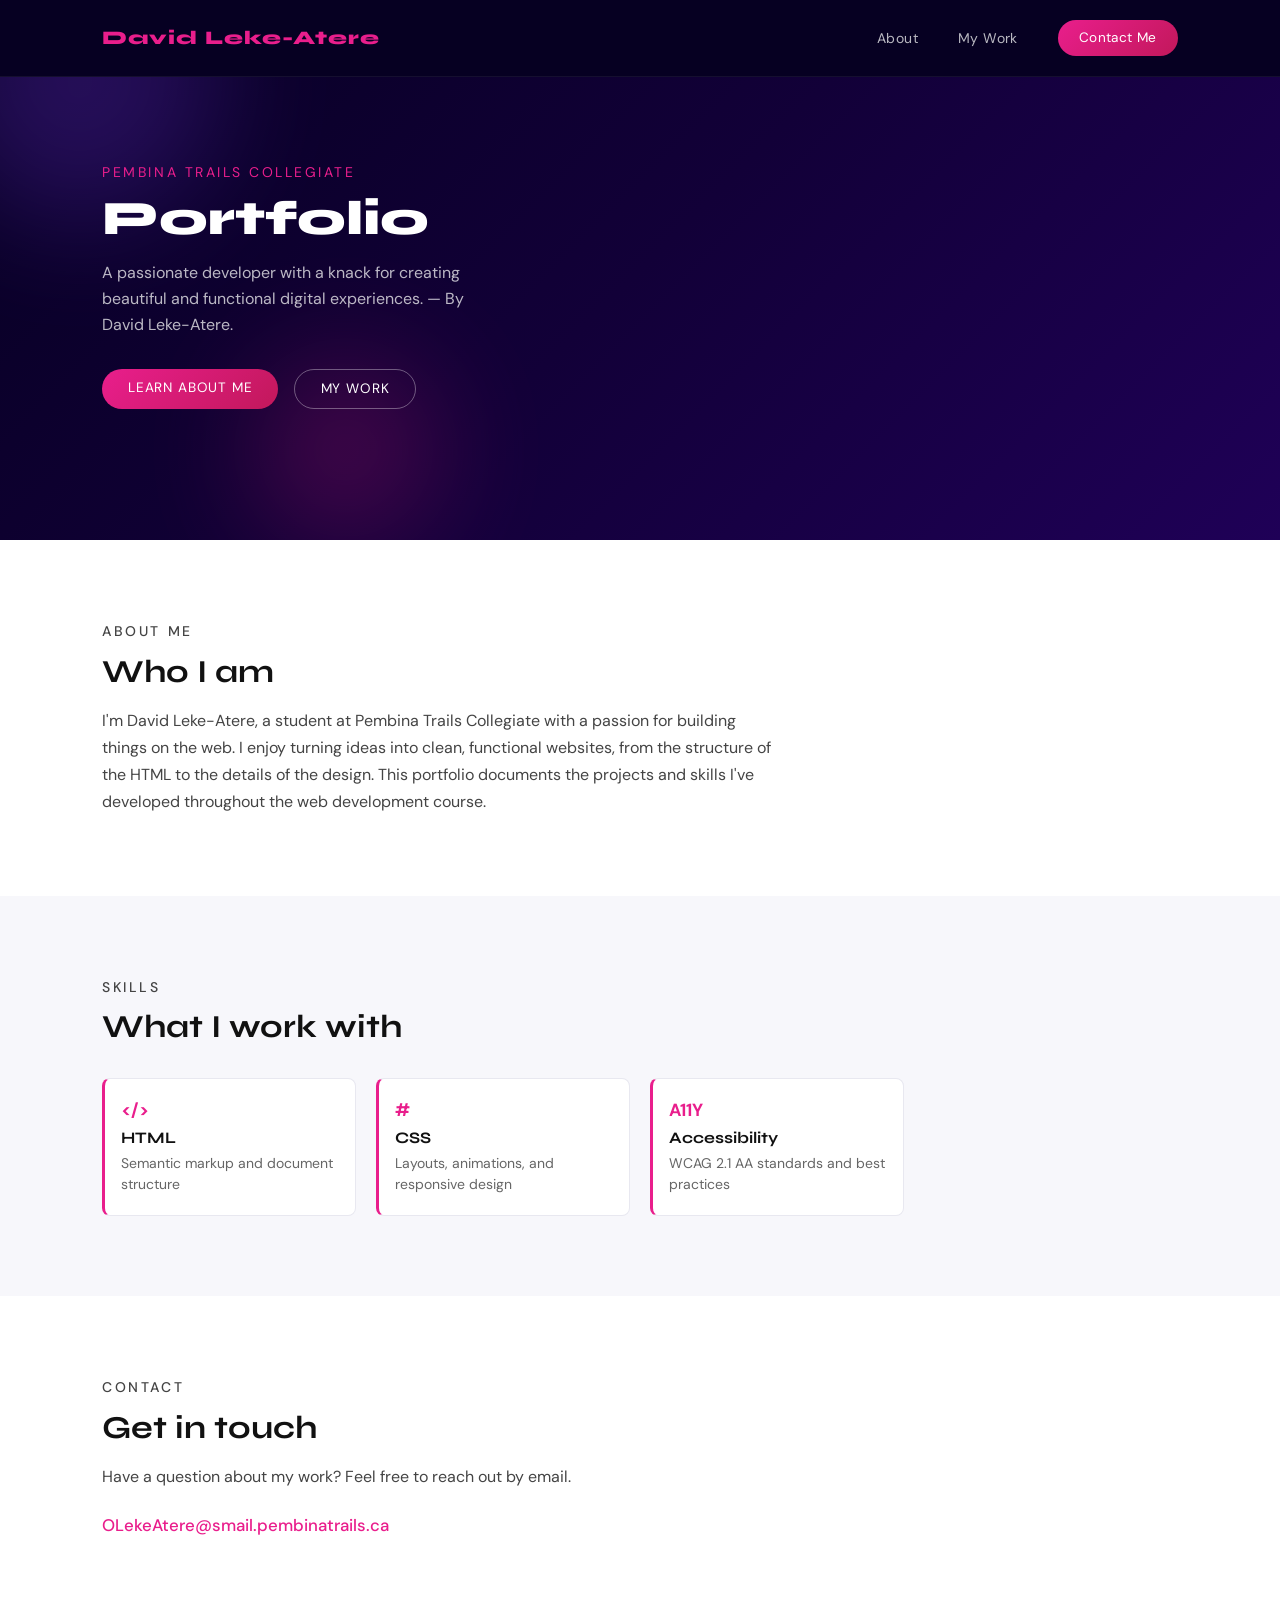
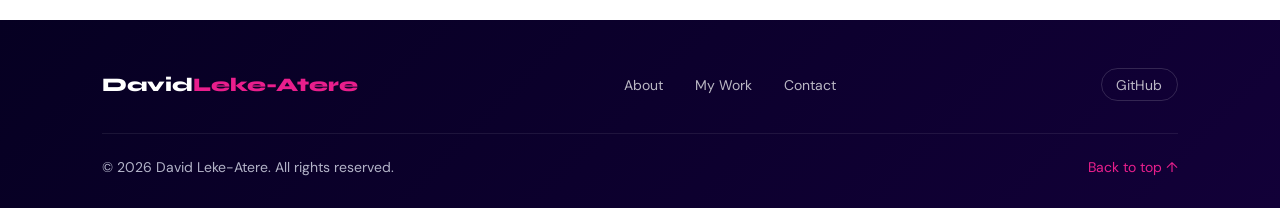
==== index.html @ adaab8f4 "2 page" ====
<!doctype html>
<html lang="en">
  <head>
    <meta charset="UTF-8" />
    <meta name="viewport" content="width=device-width, initial-scale=1.0" />
    <title>Portfolio — David Leke-Atere</title>

    <!-- Google Fonts: Syne for headings, DM Sans for body -->
    <link rel="preconnect" href="https://fonts.googleapis.com" />
    <link rel="preconnect" href="https://fonts.gstatic.com" crossorigin />
    <link
      href="https://fonts.googleapis.com/css2?family=DM+Sans:wght@400;500&family=Syne:wght@700;800&display=swap"
      rel="stylesheet" />

    <link href="css/style.css" rel="stylesheet" />
  </head>
  <body>
    <!-- Skip link: lets keyboard users jump past the navbar (WCAG 2.4.1) -->
    <a href="#main-content" class="skip-link">Skip to main content</a>

    <!-- ── NAVBAR ── -->
    <nav class="navbar" aria-label="Main navigation">
      <div class="logo"><span>David Leke-Atere</span></div>
      <div class="nav-links">
        <a href="#about">About</a>
        <a href="my-work.html">My Work</a>
        <a href="#contact" class="nav-cta">Contact Me</a>
      </div>
    </nav>

    <!-- ── HERO ── -->
    <section class="hero" aria-label="Introduction">
      <div class="orb orb-1" aria-hidden="true"></div>
      <div class="orb orb-2" aria-hidden="true"></div>

      <div class="hero-content">
        <p class="hero-eyebrow">Pembina Trails Collegiate</p>
        <h1>Portfolio</h1>
        <p class="hero-sub">
          A passionate developer with a knack for creating beautiful and
          functional digital experiences. — By David Leke-Atere.
        </p>
        <div class="hero-buttons">
          <a href="#about" class="btn-primary">Learn About Me</a>
          <a href="#work" class="btn-secondary">My Work</a>
        </div>
      </div>
    </section>
    <!-- ── MAIN CONTENT ── -->
    <main class="content" id="main-content">
      <!-- About section -->
      <section class="section" id="about">
        <p class="section-eyebrow">About Me</p>
        <h2>Who I am</h2>
        <p>
          I'm David Leke-Atere, a student at Pembina Trails Collegiate with a
          passion for building things on the web. I enjoy turning ideas into
          clean, functional websites, from the structure of the HTML to the
          details of the design. This portfolio documents the projects and
          skills I've developed throughout the web development course.
        </p>
      </section>

      <!-- Skills section -->
      <section class="section section--alt" id="skills">
        <p class="section-eyebrow">Skills</p>
        <h2>What I work with</h2>
        <ul class="skills-grid" role="list">
          <li class="skill-card">
            <span class="skill-icon" aria-hidden="true">&lt;/&gt;</span>
            <span class="skill-name">HTML</span>
            <span class="skill-desc"
              >Semantic markup and document structure</span
            >
          </li>
          <li class="skill-card">
            <span class="skill-icon" aria-hidden="true">#</span>
            <span class="skill-name">CSS</span>
            <span class="skill-desc"
              >Layouts, animations, and responsive design</span
            >
          </li>
          <li class="skill-card">
            <span class="skill-icon" aria-hidden="true">A11Y</span>
            <span class="skill-name">Accessibility</span>
            <span class="skill-desc"
              >WCAG 2.1 AA standards and best practices</span
            >
          </li>
        </ul>
      </section>

      <!-- Contact section -->
      <section class="section" id="contact">
        <p class="section-eyebrow">Contact</p>
        <h2>Get in touch</h2>
        <p>Have a question about my work? Feel free to reach out by email.</p>
        <a href="mailto:OLekeAtere@smail.pembinatrails.ca" class="contact-link">
          OLekeAtere@smail.pembinatrails.ca
        </a>
      </section>
    </main>

    <!-- ── FOOTER ── -->
    <footer>
      <div class="footer-top">
        <div class="footer-logo">David<span>Leke-Atere</span></div>
        <nav class="footer-links" aria-label="Footer navigation">
          <a href="#about">About</a>
          <a href="#work">My Work</a>
          <a href="#contact">Contact</a>
        </nav>
        <div class="footer-socials">
          <a href="#">GitHub</a>
        </div>
      </div>
      <div class="footer-bottom">
        <p>&copy; 2026 David Leke-Atere. All rights reserved.</p>
        <a href="#main-content">Back to top &uarr;</a>
      </div>
    </footer>
  </body>
</html>
---- css/style.css ----
/* style.css — David Leke-Atere Portfolio */

/* ── 1. TOKENS ── */
:root {
  --bg: #060022;
  --accent: #e91e8c;
  --accent2: #7c3aed;
  --white: #ffffff;
  --muted: rgba(255, 255, 255, 0.72); /* secondary text on dark backgrounds */
  --muted-solid: #b3b3c8; /* fixed fallback for smallest text sizes */
}

/* ── 2. RESET ── */
*,
*::before,
*::after {
  margin: 0;
  padding: 0;
  box-sizing: border-box;
}

/* ── 3. FOCUS RING (WCAG 2.4.7) ── */
/* Keyboard-only — fires on Tab, not mouse clicks */
:focus-visible {
  outline: 2px solid var(--accent);
  outline-offset: 3px;
  box-shadow: 0 0 0 4px rgba(6, 0, 34, 0.6);
  border-radius: 3px;
}

/* ── 4. BASE TYPOGRAPHY ── */
body {
  font-family: "DM Sans", sans-serif;
  background: var(--bg);
  color: var(--white);
}

/* ── 5. ANIMATIONS ── */
/* prefers-reduced-motion: users who opt out see no movement (WCAG 2.3.3) */
@media (prefers-reduced-motion: no-preference) {
  /* Slow float for hero orbs */
  @keyframes float {
    0%,
    100% {
      transform: translateY(0);
    }
    50% {
      transform: translateY(-18px);
    }
  }

  /* Entrance slide-up for hero content */
  @keyframes fadeUp {
    from {
      opacity: 0;
      transform: translateY(30px);
    }
    to {
      opacity: 1;
      transform: translateY(0);
    }
  }
}

/* ── 6. SKIP LINK (WCAG 2.4.1) ── */
/* Hidden above viewport; slides in on Tab press */
.skip-link {
  position: fixed;
  top: 1rem;
  left: 1rem;
  z-index: 999;
  padding: 0.65rem 1.6rem;
  background: linear-gradient(135deg, var(--accent), #c2185b);
  color: var(--white);
  border-radius: 25px;
  font-family: "DM Sans", sans-serif;
  font-size: 0.875rem;
  font-weight: 500;
  letter-spacing: 0.06em;
  text-transform: uppercase;
  text-decoration: none;
  transform: translateY(-200%);
  transition:
    transform 0.25s ease,
    box-shadow 0.25s ease;
}

.skip-link:focus-visible {
  transform: translateY(0);
  box-shadow: 0 8px 24px rgba(233, 30, 140, 0.4);
  outline: none; /* gradient + glow acts as the focus indicator */
}

/* ── 7. NAVBAR ── */
/* Solid background stops content bleeding through as it scrolls under */
.navbar {
  position: fixed;
  top: 0;
  left: 0;
  right: 0;
  z-index: 100;
  display: flex;
  justify-content: space-between;
  align-items: center;
  padding: 1.2rem 8%;
  background: var(--bg);
  border-bottom: 1px solid rgba(255, 255, 255, 0.06);
}

.logo {
  font-family: "Syne", sans-serif;
  font-weight: 800;
  font-size: 1.2rem;
  letter-spacing: 0.05em;
}

/* Accent colour on the second half of the logo name */
.logo span {
  color: var(--accent);
}

.nav-links {
  display: flex;
  gap: 2.5rem;
  align-items: center;
}

.nav-links a {
  color: var(--muted);
  text-decoration: none;
  font-size: 0.875rem;
  letter-spacing: 0.03em;
  padding-block: 0.6rem; /* increases tap target height (WCAG 2.5.5) */
  transition: color 0.2s;
}

.nav-links a:hover {
  color: var(--white);
}

/* Pill CTA inside the navbar */
.nav-cta {
  background: linear-gradient(135deg, var(--accent), #c2185b);
  color: var(--white) !important;
  padding: 0.45rem 1.3rem;
  border-radius: 20px;
  font-size: 0.85rem !important;
}

/* ── 8. HERO ── */
/* Stays pinned (sticky) while .content scrolls over it */
.hero {
  position: sticky;
  top: 0;
  min-height: 60dvh;
  display: flex;
  align-items: center;
  justify-content: space-between;
  padding: 6rem 8% 4rem;
  background: linear-gradient(135deg, #060022, #120038, #1f0057);
  overflow: hidden;
}

/* Shared styles for both decorative glow orbs */
.orb {
  position: absolute;
  border-radius: 50%;
  filter: blur(60px);
  opacity: 0.25;
  animation: float 7s ease-in-out infinite;
}

.orb-1 {
  width: 280px;
  height: 280px;
  background: var(--accent2);
  top: -60px;
  left: -60px;
}

.orb-2 {
  width: 180px;
  height: 180px;
  background: var(--accent);
  bottom: 0;
  left: 20%;
  animation-delay: 3s; /* staggered so orbs never peak together */
}

.hero-content {
  flex: 1;
  max-width: 520px;
  animation: fadeUp 0.9s ease both;
}

.hero-eyebrow {
  font-size: 0.875rem;
  letter-spacing: 0.18em;
  text-transform: uppercase;
  color: var(--accent);
  margin-bottom: 0.8rem;
}

.hero h1 {
  font-family: "Syne", sans-serif;
  font-size: 3rem;
  font-weight: 800;
  line-height: 1.05;
  margin-bottom: 1rem;
}

.hero h1 span {
  color: var(--accent);
}

.hero-sub {
  color: var(--muted);
  font-size: 1rem;
  line-height: 1.6;
  max-width: 400px;
  margin-bottom: 2rem;
}

.hero-buttons {
  display: flex;
  gap: 1rem;
  flex-wrap: wrap;
}

/* Primary pill button */
.btn-primary {
  background: linear-gradient(135deg, var(--accent), #c2185b);
  color: var(--white);
  border: none;
  padding: 0.65rem 1.6rem;
  border-radius: 25px;
  font-family: "DM Sans", sans-serif;
  font-size: 0.85rem;
  letter-spacing: 0.06em;
  text-transform: uppercase;
  cursor: pointer;
  text-decoration: none;
  transition:
    transform 0.2s,
    box-shadow 0.2s;
}

.btn-primary:hover {
  transform: translateY(-2px);
  box-shadow: 0 8px 24px rgba(233, 30, 140, 0.4);
}

/* Ghost/outline button */
.btn-secondary {
  background: transparent;
  color: var(--white);
  border: 1px solid rgba(255, 255, 255, 0.35);
  padding: 0.65rem 1.6rem;
  border-radius: 25px;
  font-family: "DM Sans", sans-serif;
  font-size: 0.85rem;
  letter-spacing: 0.06em;
  text-transform: uppercase;
  cursor: pointer;
  text-decoration: none;
  transition:
    border-color 0.2s,
    background 0.2s;
}

.btn-secondary:hover {
  border-color: var(--white);
  background: rgba(255, 255, 255, 0.06);
}

.hero-image {
  flex: 1;
  display: flex;
  justify-content: center;
  position: relative;
}

.hero-image img {
  width: 100%;
  max-width: 520px;
  position: relative;
  z-index: 1;
}

/* ── 9. CONTENT AREA ── */
/* z-index: 10 slides this white layer over the sticky hero on scroll */
.content {
  position: relative;
  z-index: 10;
  background: #fff;
  color: #111;
}

/* Consistent padding for all content sections */
.section {
  padding: 80px 8%;
}

.section h2 {
  font-family: "Syne", sans-serif;
  font-size: 2rem;
  margin-bottom: 1rem;
}

.section p {
  color: #444;
  line-height: 1.7;
  max-width: 680px;
}

/* Small accent label above each section heading */
.section-eyebrow {
  font-size: 0.875rem;
  font-weight: 500;
  letter-spacing: 0.18em;
  text-transform: uppercase;
  color: var(--accent);
  margin-bottom: 0.5rem;
}

/* Alternate section background — adds visual rhythm without heavy borders */
.section--alt {
  background: #f7f7fb;
}

/* ── 10. SKILLS GRID ── */
/* auto-fill wraps columns naturally — no media query needed */
.skills-grid {
  display: grid;
  grid-template-columns: repeat(auto-fill, minmax(200px, 1fr));
  gap: 1.25rem;
  margin-top: 2rem;
  list-style: none;
  padding: 0;
}

.skill-card {
  display: flex;
  flex-direction: column;
  gap: 0.4rem;
  background: #fff;
  border: 1px solid #e8e8f0;
  border-left: 3px solid var(--accent); /* accent left border ties to brand colour */
  border-radius: 8px;
  padding: 1.25rem 1rem;
}

.skill-icon {
  font-family: "DM Sans", monospace;
  font-size: 1.1rem;
  font-weight: 700;
  color: var(--accent);
}

.skill-name {
  font-family: "Syne", sans-serif;
  font-size: 1rem;
  font-weight: 700;
  color: #111;
}

.skill-desc {
  font-size: 0.875rem;
  color: #666;
  line-height: 1.5;
}

/* ── 11. CONTACT LINK ── */
/* Styled as an email address, not a button */
.contact-link {
  display: inline-block;
  margin-top: 1.5rem;
  color: var(--accent);
  font-size: 1.05rem;
  font-weight: 500;
  text-decoration: none;
  border-bottom: 2px solid transparent; /* pre-reserves space so hover doesn't cause layout shift */
  padding-bottom: 2px;
  transition: border-color 0.2s;
}

.contact-link:hover {
  border-bottom-color: var(--accent);
}

.contact-link:focus-visible {
  border-radius: 3px;
}

/* ── 12. FOOTER ── */
footer {
  display: flex;
  flex-direction: column;
  gap: 2rem;
  padding: 3rem 8% 2rem;
  background: linear-gradient(135deg, #060022, #120038);
  color: var(--white);
}

.footer-top {
  display: flex;
  justify-content: space-between;
  align-items: center;
  flex-wrap: wrap;
  gap: 1.5rem;
}

.footer-logo {
  font-family: "Syne", sans-serif;
  font-weight: 800;
  font-size: 1.2rem;
}

.footer-logo span {
  color: var(--accent);
}

.footer-links {
  display: flex;
  gap: 2rem;
}

.footer-links a {
  color: var(--muted);
  text-decoration: none;
  font-size: 0.875rem;
  transition: color 0.2s;
}

.footer-links a:hover {
  color: var(--white);
}

.footer-socials {
  display: flex;
  gap: 1rem;
}

.footer-socials a {
  color: var(--muted);
  text-decoration: none;
  font-size: 0.875rem;
  border: 1px solid rgba(255, 255, 255, 0.15);
  padding: 0.4rem 0.9rem;
  border-radius: 20px;
  transition:
    color 0.2s,
    border-color 0.2s;
}

.footer-socials a:hover {
  color: var(--white);
  border-color: var(--accent);
}

.footer-bottom {
  display: flex;
  justify-content: space-between;
  align-items: center;
  flex-wrap: wrap;
  gap: 0.5rem;
  padding-top: 1.5rem;
  border-top: 1px solid rgba(255, 255, 255, 0.08);
}

.footer-bottom p {
  color: var(--muted-solid);
  font-size: 0.875rem;
}

.footer-bottom a {
  color: var(--accent);
  text-decoration: none;
  font-size: 0.875rem;
}

/* ── 13. RESPONSIVE — max 768px ── */
/* WCAG 1.4.10: reflows to single column at 320px, no horizontal scrolling */
@media (max-width: 768px) {
  /* Keep only the CTA pill in the navbar on small screens */
  .nav-links {
    gap: 1rem;
  }
  .nav-links a:not(.nav-cta) {
    display: none;
  }

  /* Stack hero to a single column */
  .hero {
    flex-direction: column;
    align-items: flex-start;
    padding: 5rem 6% 3rem;
    min-height: auto;
  }

  .hero h1 {
    font-size: 2rem;
  }
  .hero-content,
  .hero-sub {
    max-width: 100%;
  }
  .hero-image {
    width: 100%;
    margin-top: 2rem;
  }
  .hero-image img {
    max-width: 100%;
  }

  /* Tighter section padding */
  .section {
    padding: 3rem 6%;
  }
  .section h2 {
    font-size: 1.5rem;
  }

  /* Single column skills */
  .skills-grid {
    grid-template-columns: 1fr;
  }

  /* Stack footer rows */
  .footer-top,
  .footer-bottom {
    flex-direction: column;
    align-items: flex-start;
  }

  .footer-bottom {
    gap: 0.75rem;
  }
}
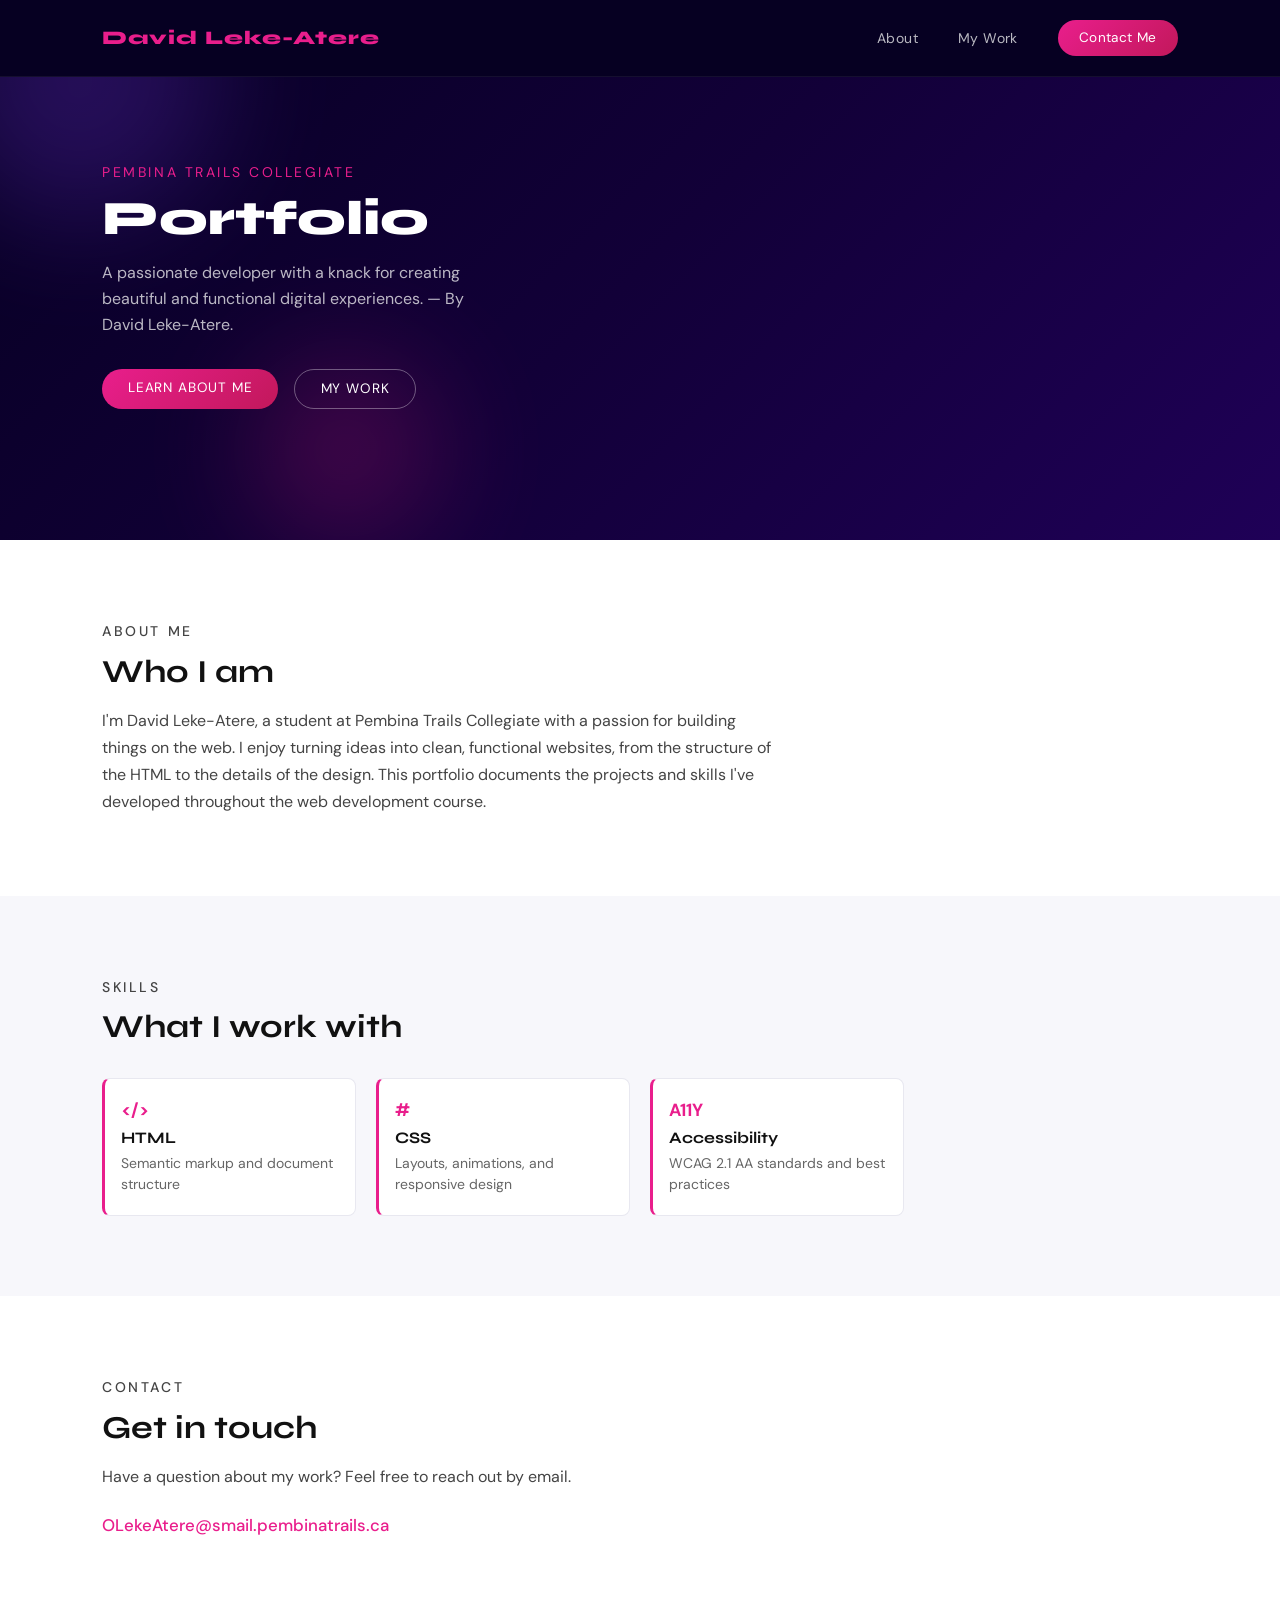
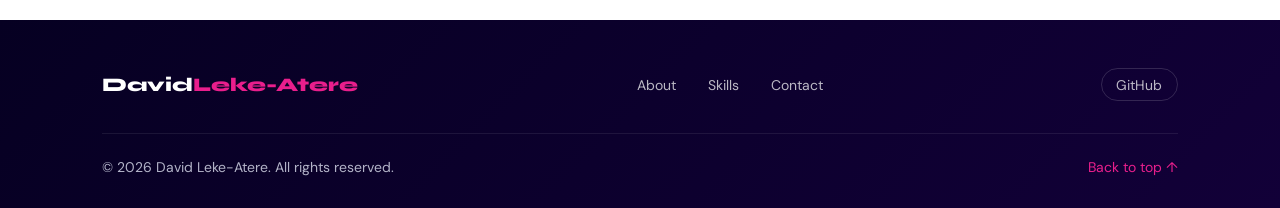
==== commit dd21f72d: "changes2" ====
--- a/index.html
+++ b/index.html
@@ -15,7 +15,7 @@
     <link href="css/style.css" rel="stylesheet" />
   </head>
   <body>
-    <!-- Skip link: lets keyboard users jump past the navbar (WCAG 2.4.1) -->
+    <!-- Skip link: lets keyboard users jump past the navbar (WCAG) -->
     <a href="#main-content" class="skip-link">Skip to main content</a>
 
     <!-- ── NAVBAR ── -->
@@ -42,7 +42,7 @@
         </p>
         <div class="hero-buttons">
           <a href="#about" class="btn-primary">Learn About Me</a>
-          <a href="#work" class="btn-secondary">My Work</a>
+          <a href="my-work.html" class="btn-secondary">My Work</a>
         </div>
       </div>
     </section>
@@ -107,11 +107,11 @@
         <div class="footer-logo">David<span>Leke-Atere</span></div>
         <nav class="footer-links" aria-label="Footer navigation">
           <a href="#about">About</a>
-          <a href="#work">My Work</a>
+          <a href="#skills">Skills</a>
           <a href="#contact">Contact</a>
         </nav>
         <div class="footer-socials">
-          <a href="#">GitHub</a>
+          <a href="https://github.com/DavidLekeAtere">GitHub</a>
         </div>
       </div>
       <div class="footer-bottom">
--- a/css/style.css
+++ b/css/style.css
@@ -537,3 +537,11 @@
     gap: 0.75rem;
   }
 }
+.orb {
+  position: absolute;
+  /* ... your other orb styles ... */
+  z-index: -1; /* This pushes them behind the buttons */
+}
+.section {
+  transition: background-color 0.3s ease;
+}
